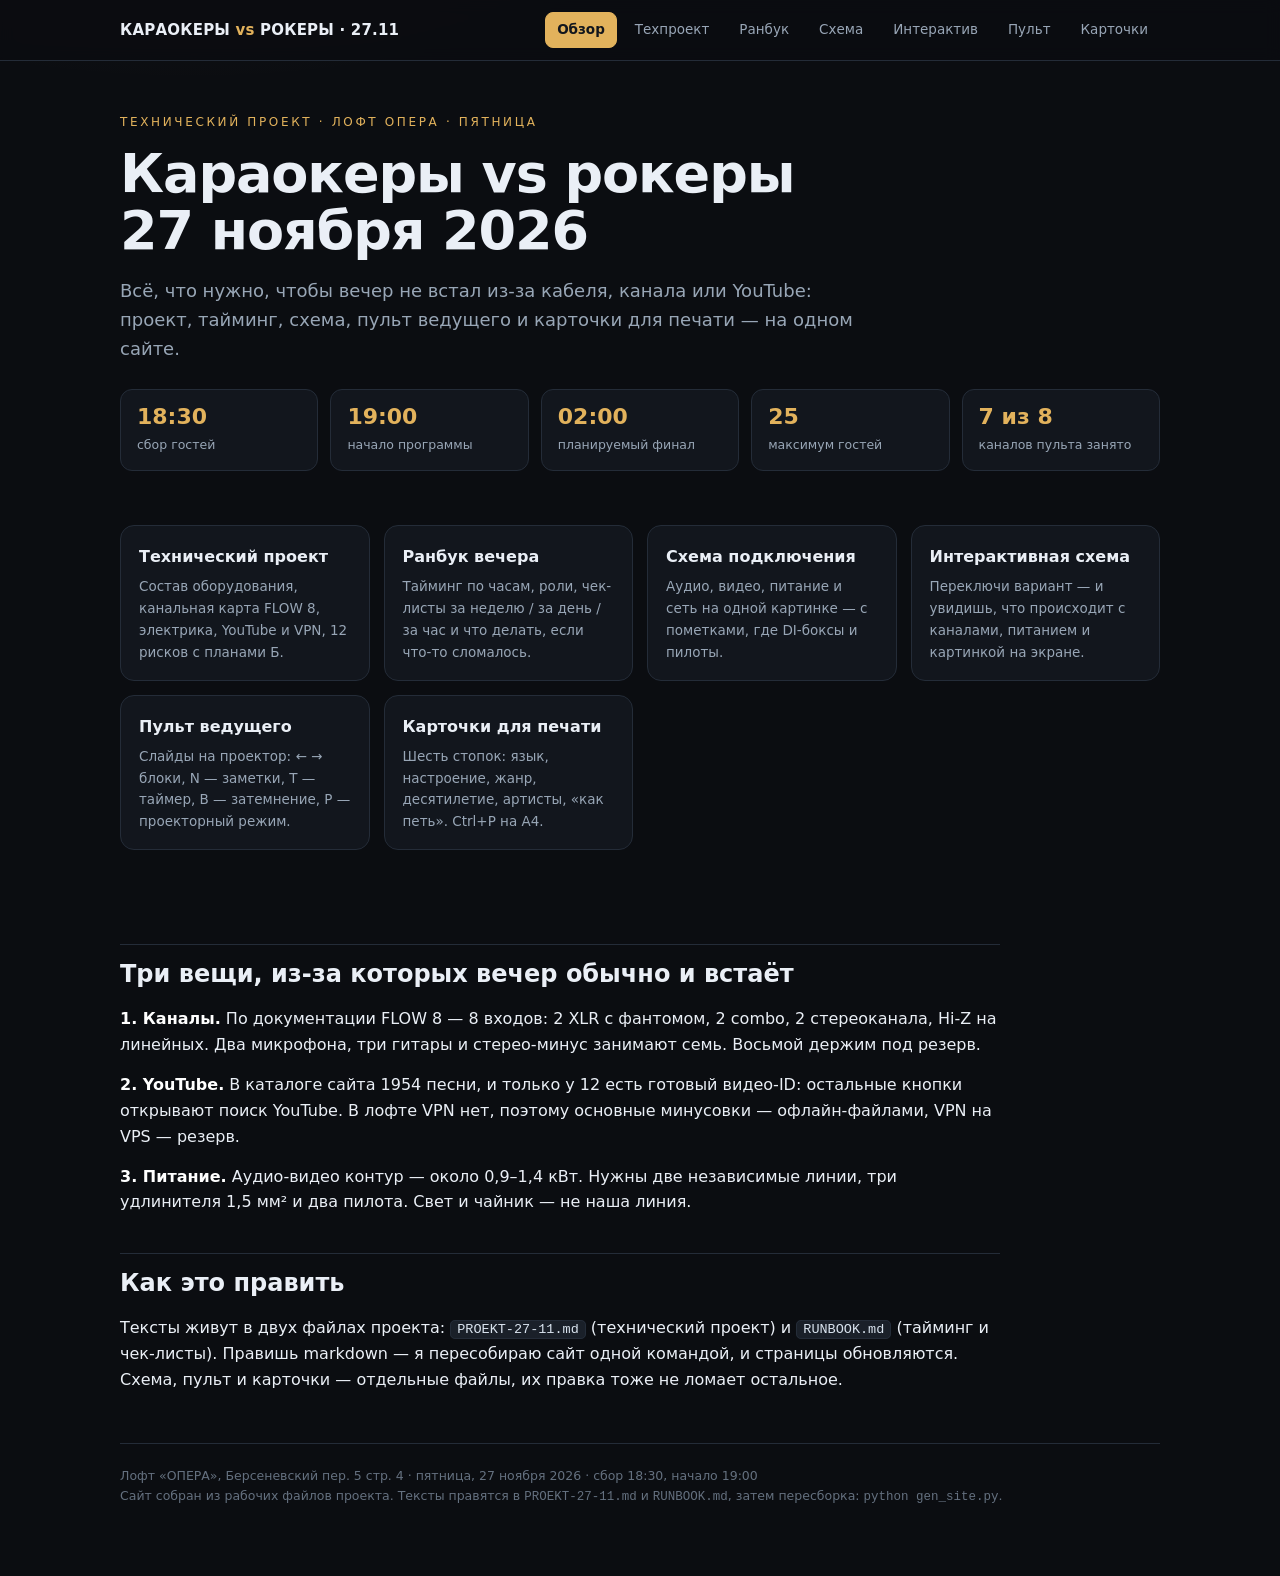
==== index.html @ 9f3c5b62 "Сайт вечера 27.11: техпроект, ранбук, схема, интерактив, пульт, карточки" ====
<!DOCTYPE html>
<html lang="ru">
<head>
<meta charset="utf-8">
<meta name="viewport" content="width=device-width, initial-scale=1">
<title>Технический проект вечера — Караокеры vs рокеры</title>
<meta name="description" content="Технический проект вечера «Караокеры vs рокеры», лофт ОПЕРА, 27 ноября 2026.">
<link rel="stylesheet" href="assets/style.css">
</head>
<body>
<header class="top"><div class="top-in">
  <div class="brand">КАРАОКЕРЫ <span>vs</span> РОКЕРЫ · 27.11</div>
  <nav class="main"><a href="index.html" class="on">Обзор</a><a href="tekhproekt.html">Техпроект</a><a href="ranbook.html">Ранбук</a><a href="sxema.html">Схема</a><a href="sxema-interaktiv.html">Интерактив</a><a href="pult.html">Пульт</a><a href="kartochki.html">Карточки</a></nav>
</div></header>
<div class="wrap">

<section class="hero">
  <div class="kicker">Технический проект · лофт ОПЕРА · пятница</div>
  <h1>Караокеры vs рокеры<br>27 ноября 2026</h1>
  <p class="lead">Всё, что нужно, чтобы вечер не встал из-за кабеля, канала или YouTube: проект,
  тайминг, схема, пульт ведущего и карточки для печати — на одном сайте.</p>
  <div class="facts">
    <div class="fact"><b>18:30</b><span>сбор гостей</span></div>
    <div class="fact"><b>19:00</b><span>начало программы</span></div>
    <div class="fact"><b>02:00</b><span>планируемый финал</span></div>
    <div class="fact"><b>25</b><span>максимум гостей</span></div>
    <div class="fact"><b>7 из 8</b><span>каналов пульта занято</span></div>
  </div>
</section>

<div class="tiles">
  <a class="tile" href="tekhproekt.html"><h3>Технический проект</h3>
    <p>Состав оборудования, канальная карта FLOW 8, электрика, YouTube и VPN, 12 рисков с планами Б.</p></a>
  <a class="tile" href="ranbook.html"><h3>Ранбук вечера</h3>
    <p>Тайминг по часам, роли, чек-листы за неделю / за день / за час и что делать, если что-то сломалось.</p></a>
  <a class="tile" href="sxema.html"><h3>Схема подключения</h3>
    <p>Аудио, видео, питание и сеть на одной картинке — с пометками, где DI-боксы и пилоты.</p></a>
  <a class="tile" href="sxema-interaktiv.html"><h3>Интерактивная схема</h3>
    <p>Переключи вариант — и увидишь, что происходит с каналами, питанием и картинкой на экране.</p></a>
  <a class="tile" href="pult.html"><h3>Пульт ведущего</h3>
    <p>Слайды на проектор: ← → блоки, N — заметки, T — таймер, B — затемнение, P — проекторный режим.</p></a>
  <a class="tile" href="kartochki.html"><h3>Карточки для печати</h3>
    <p>Шесть стопок: язык, настроение, жанр, десятилетие, артисты, «как петь». Ctrl+P на A4.</p></a>
</div>

<article style="max-width:880px">
  <h2>Три вещи, из-за которых вечер обычно и встаёт</h2>
  <p><strong>1. Каналы.</strong> По документации FLOW 8 — 8 входов: 2 XLR с фантомом, 2 combo, 2 стереоканала,
  Hi-Z на линейных. Два микрофона, три гитары и стерео-минус занимают семь. Восьмой держим под резерв.</p>
  <p><strong>2. YouTube.</strong> В каталоге сайта 1954 песни, и только у 12 есть готовый видео-ID: остальные
  кнопки открывают поиск YouTube. В лофте VPN нет, поэтому основные минусовки — офлайн-файлами, VPN на VPS — резерв.</p>
  <p><strong>3. Питание.</strong> Аудио-видео контур — около 0,9–1,4 кВт. Нужны две независимые линии,
  три удлинителя 1,5 мм² и два пилота. Свет и чайник — не наша линия.</p>

  <h2>Как это править</h2>
  <p>Тексты живут в двух файлах проекта: <code>PROEKT-27-11.md</code> (технический проект) и
  <code>RUNBOOK.md</code> (тайминг и чек-листы). Правишь markdown — я пересобираю сайт одной командой,
  и страницы обновляются. Схема, пульт и карточки — отдельные файлы, их правка тоже не ломает остальное.</p>
</article>

<footer class="bot">
  Лофт «ОПЕРА», Берсеневский пер. 5 стр. 4 · пятница, 27 ноября 2026 · сбор 18:30, начало 19:00
  <br>Сайт собран из рабочих файлов проекта. Тексты правятся в <code>PROEKT-27-11.md</code> и <code>RUNBOOK.md</code>, затем пересборка: <code>python gen_site.py</code>.
</footer>
</div>
</body>
</html>
---- assets/style.css ----
/* Общий стиль мини-сайта «Караокеры vs рокеры» — 27.11.2026 */
:root{
  --bg:#0b0d11; --panel:#12161d; --panel2:#171c25; --line:#242c38;
  --fg:#eaeff6; --dim:#98a6b6; --gold:#e2b25c; --cyan:#5fb8e8; --red:#e2574c; --green:#5cc98b;
  --max:1080px;
}
*{box-sizing:border-box}
html{scroll-behavior:smooth}
body{margin:0;background:var(--bg);color:var(--fg);
  font:16px/1.62 "Segoe UI",Roboto,-apple-system,system-ui,sans-serif;
  background-image:radial-gradient(900px 400px at 15% -10%,rgba(226,178,92,.07),transparent 60%)}
a{color:var(--gold);text-decoration:none;border-bottom:1px solid rgba(226,178,92,.35)}
a:hover{border-bottom-color:var(--gold)}
.wrap{max-width:var(--max);margin:0 auto;padding:0 20px 70px}

/* шапка */
header.top{border-bottom:1px solid var(--line);background:rgba(11,13,17,.92);
  position:sticky;top:0;z-index:50;backdrop-filter:blur(8px)}
.top-in{max-width:var(--max);margin:0 auto;padding:12px 20px;display:flex;align-items:center;gap:18px;flex-wrap:wrap}
.brand{font-weight:700;letter-spacing:.2px;font-size:15px}
.brand span{color:var(--gold)}
nav.main{display:flex;gap:6px;flex-wrap:wrap;margin-left:auto}
nav.main a{font-size:13.5px;color:var(--dim);border:1px solid transparent;border-radius:8px;padding:6px 11px}
nav.main a:hover{color:var(--fg);border-color:var(--line)}
nav.main a.on{color:#12161d;background:var(--gold);border-color:var(--gold);font-weight:600}

/* обложка */
.hero{padding:52px 0 26px}
.hero .kicker{color:var(--gold);letter-spacing:.22em;font-size:12px;text-transform:uppercase;margin-bottom:14px}
.hero h1{font-size:clamp(32px,5vw,54px);line-height:1.05;margin:0 0 16px;letter-spacing:-.02em}
.hero p.lead{font-size:18px;color:var(--dim);max-width:760px;margin:0 0 22px}
.facts{display:grid;grid-template-columns:repeat(auto-fit,minmax(150px,1fr));gap:12px;margin:26px 0 6px}
.fact{background:var(--panel);border:1px solid var(--line);border-radius:12px;padding:14px 16px}
.fact b{display:block;font-size:22px;color:var(--gold);font-weight:700;line-height:1.2}
.fact span{font-size:12.5px;color:var(--dim)}

/* карточки-ссылки */
.tiles{display:grid;grid-template-columns:repeat(auto-fit,minmax(240px,1fr));gap:14px;margin:22px 0}
.tile{display:block;background:var(--panel);border:1px solid var(--line);border-radius:14px;
  padding:18px 18px 16px;border-bottom:1px solid var(--line);transition:border-color .15s,transform .15s}
.tile:hover{border-color:var(--gold);transform:translateY(-2px)}
.tile h3{margin:0 0 6px;font-size:16px;color:var(--fg)}
.tile p{margin:0;color:var(--dim);font-size:13.5px}

/* контент */
article{padding-top:34px;max-width:860px}
article h1{font-size:clamp(28px,4vw,40px);margin:0 0 8px;letter-spacing:-.015em}
article h2{font-size:24px;margin:38px 0 12px;padding-top:10px;border-top:1px solid var(--line)}
article h3{font-size:18.5px;margin:26px 0 8px}
article p{margin:0 0 14px}
article ul,article ol{margin:0 0 16px;padding-left:22px}
article li{margin:0 0 7px}
article li::marker{color:var(--gold)}
article strong{color:#fff}
article code{background:#1a2029;border:1px solid var(--line);border-radius:5px;padding:1px 6px;font-size:13.5px;
  font-family:"JetBrains Mono",Consolas,ui-monospace,monospace;color:#d9e3ee}
article pre{background:#0e1319;border:1px solid var(--line);border-radius:10px;padding:14px 16px;overflow:auto}
article pre code{background:none;border:none;padding:0;font-size:13px}
article blockquote{margin:0 0 16px;padding:10px 16px;border-left:3px solid var(--gold);background:#12161d;color:var(--dim)}
article hr{border:none;border-top:1px solid var(--line);margin:26px 0}
article table{width:100%;border-collapse:collapse;margin:6px 0 20px;font-size:14px}
article th,article td{border:1px solid var(--line);padding:9px 11px;text-align:left;vertical-align:top}
article th{background:var(--panel2);font-weight:600;color:#fff}
article tbody tr:nth-child(even) td{background:rgba(255,255,255,.015)}
article img{max-width:100%;border-radius:10px}

/* чек-листы */
.task{display:flex;gap:9px;align-items:flex-start;margin:0 0 8px}
.task .box{flex:0 0 16px;height:16px;margin-top:4px;border:1.5px solid var(--gold);border-radius:4px}
.props{display:grid;gap:10px;margin:18px 0}
.prop{background:var(--panel);border:1px solid var(--line);border-radius:12px;padding:14px 16px}
.prop b{color:var(--gold)}

/* подвал */
footer.bot{border-top:1px solid var(--line);color:#64707f;font-size:12.5px;padding:22px 0 0;margin-top:50px}
footer.bot a{color:#8fa0b2;border-bottom-color:#33404f}

/* печать */
@media print{
  body{background:#fff;color:#000;font-size:12pt}
  header.top,footer.bot,.tiles,.hero .facts{display:none}
  a{color:#000;border:none}
  article{max-width:none;padding:0}
  article h2{border-color:#bbb}
  article table th,article table td{border-color:#999}
  article pre,article code{background:#f4f4f4;color:#000;border-color:#ccc}
}
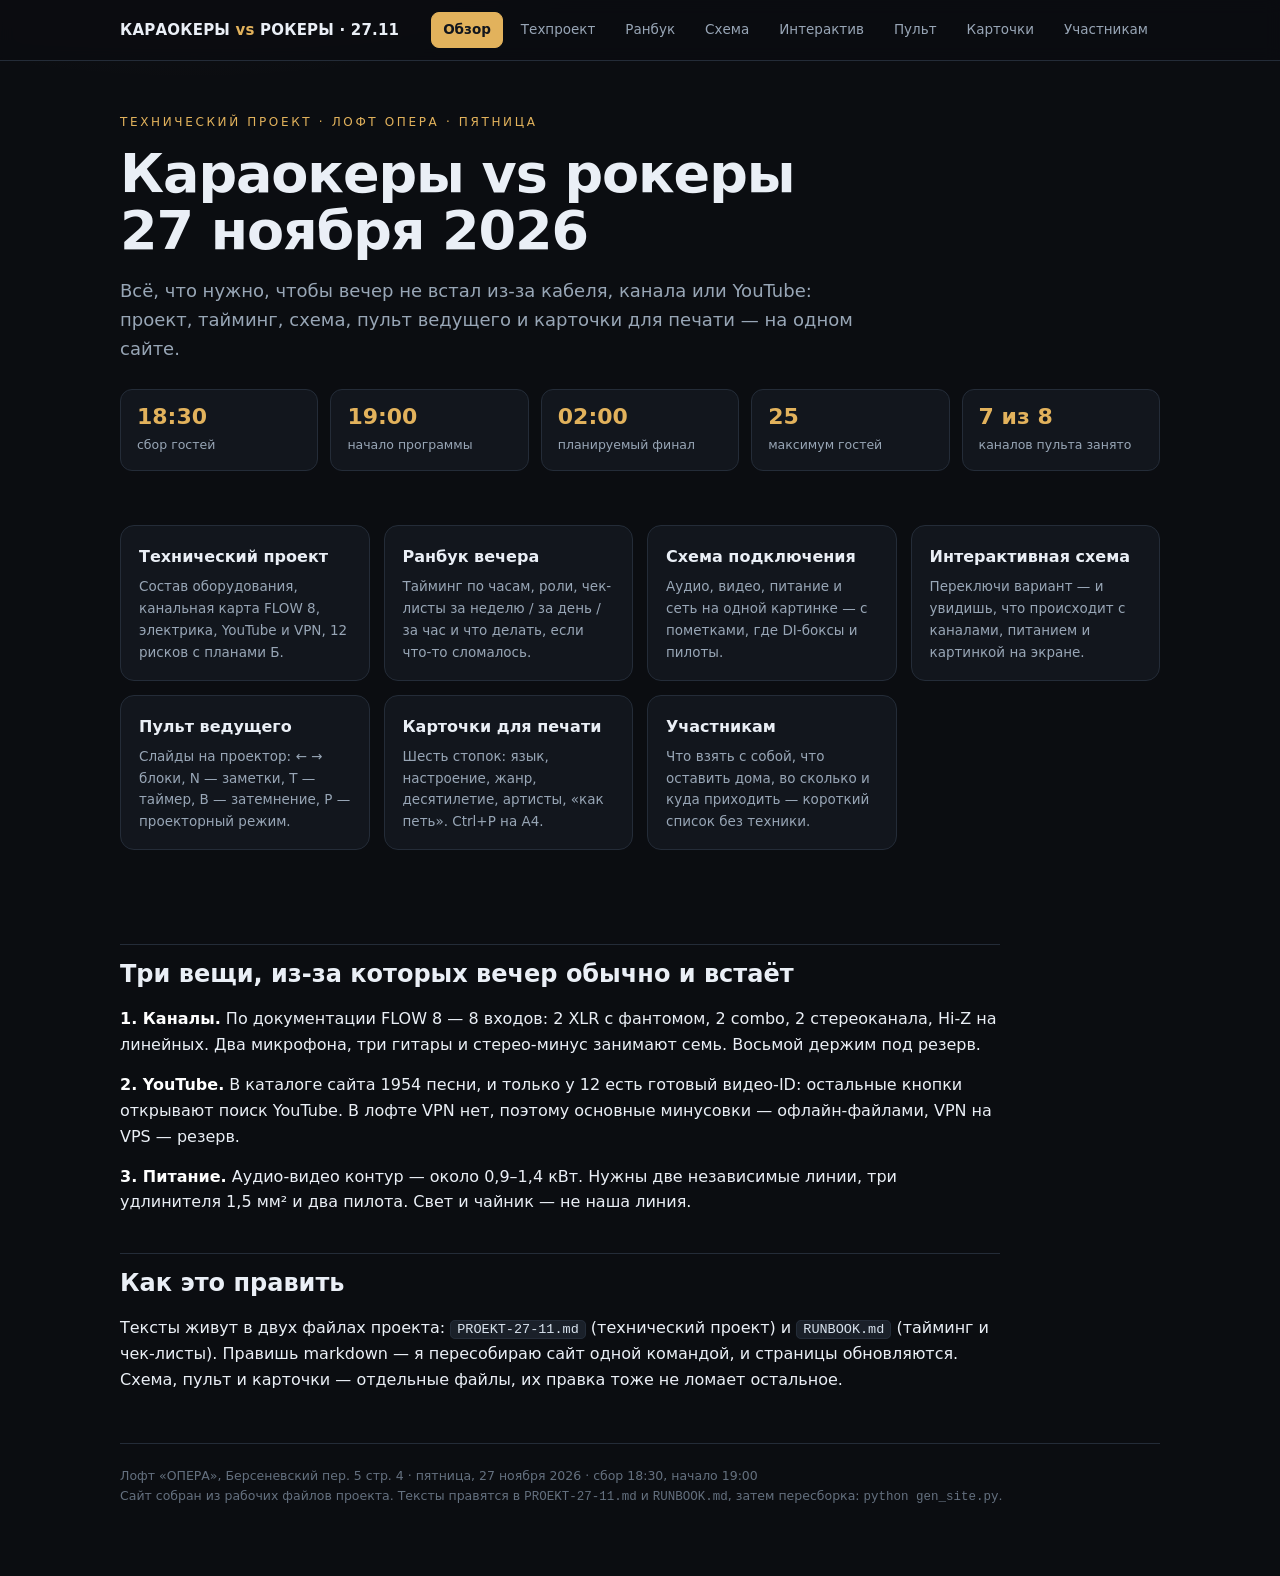
==== commit d04b7caa: "Страница Участникам: чек-лист сборов" ====
--- a/index.html
+++ b/index.html
@@ -10,7 +10,7 @@
 <body>
 <header class="top"><div class="top-in">
   <div class="brand">КАРАОКЕРЫ <span>vs</span> РОКЕРЫ · 27.11</div>
-  <nav class="main"><a href="index.html" class="on">Обзор</a><a href="tekhproekt.html">Техпроект</a><a href="ranbook.html">Ранбук</a><a href="sxema.html">Схема</a><a href="sxema-interaktiv.html">Интерактив</a><a href="pult.html">Пульт</a><a href="kartochki.html">Карточки</a></nav>
+  <nav class="main"><a href="index.html" class="on">Обзор</a><a href="tekhproekt.html">Техпроект</a><a href="ranbook.html">Ранбук</a><a href="sxema.html">Схема</a><a href="sxema-interaktiv.html">Интерактив</a><a href="pult.html">Пульт</a><a href="kartochki.html">Карточки</a><a href="uchastnikam.html">Участникам</a></nav>
 </div></header>
 <div class="wrap">
 
@@ -41,6 +41,8 @@
     <p>Слайды на проектор: ← → блоки, N — заметки, T — таймер, B — затемнение, P — проекторный режим.</p></a>
   <a class="tile" href="kartochki.html"><h3>Карточки для печати</h3>
     <p>Шесть стопок: язык, настроение, жанр, десятилетие, артисты, «как петь». Ctrl+P на A4.</p></a>
+  <a class="tile" href="uchastnikam.html"><h3>Участникам</h3>
+    <p>Что взять с собой, что оставить дома, во сколько и куда приходить — короткий список без техники.</p></a>
 </div>
 
 <article style="max-width:880px">
--- a/assets/style.css
+++ b/assets/style.css
@@ -75,6 +75,20 @@
 footer.bot{border-top:1px solid var(--line);color:#64707f;font-size:12.5px;padding:22px 0 0;margin-top:50px}
 footer.bot a{color:#8fa0b2;border-bottom-color:#33404f}
 
+/* чек-лист участников */
+.pl{list-style:none;margin:0 0 22px;padding:0}
+.pl li{display:flex;gap:11px;align-items:flex-start;padding:9px 11px;border:1px solid var(--line);
+  border-radius:10px;margin:0 0 7px;background:var(--panel);cursor:pointer;transition:.12s}
+.pl li:hover{border-color:#39465a}
+.pl li .bx{flex:0 0 17px;height:17px;margin-top:2px;border:1.5px solid #4a586a;border-radius:5px;position:relative}
+.pl li.done{border-color:#2c4a3a;background:rgba(92,201,139,.06)}
+.pl li.done .bx{border-color:var(--green);background:rgba(92,201,139,.18)}
+.pl li.done .bx:after{content:"";position:absolute;left:4px;top:1px;width:5px;height:9px;
+  border:2px solid var(--green);border-top:0;border-left:0;transform:rotate(42deg)}
+.pl li.done .tx{color:#8d9aa8;text-decoration:line-through}
+.pl .who{margin-left:auto;font-size:11.5px;color:var(--dim);white-space:nowrap;padding-left:10px}
+.pl-sum{font-size:13px;color:var(--dim);margin:-8px 0 26px}
+
 /* печать */
 @media print{
   body{background:#fff;color:#000;font-size:12pt}
